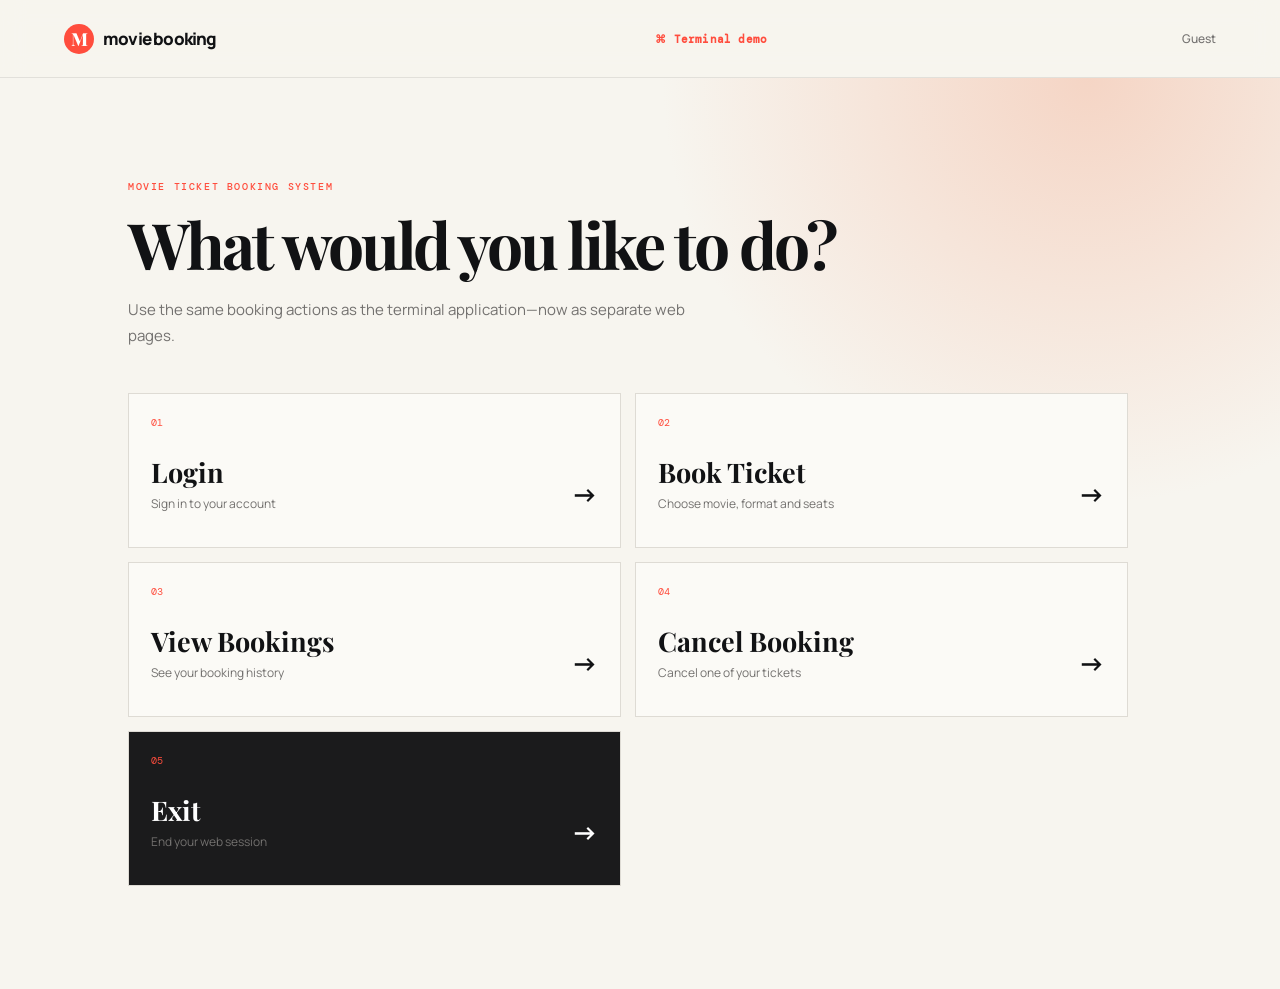
==== web/index.html @ 52a8e4ed "feat: Implement web-based Movie Booking application with user authentication, booking management, an" ====
<!doctype html><html lang="en"><head><meta charset="UTF-8"><meta name="viewport" content="width=device-width,initial-scale=1"><title>Movie Booking</title><link rel="stylesheet" href="styles.css"></head><body data-page="home"><header class="topbar"><a class="brand" href="index.html"><span class="brand-mark">M</span> movie booking</a><a class="terminal-link" href="terminal.html">⌘ Terminal demo</a><span class="session-name" id="sessionName">Guest</span></header><main class="app-shell"><p class="eyebrow">MOVIE TICKET BOOKING SYSTEM</p><h1>What would you like to do?</h1><p class="page-lead">Use the same booking actions as the terminal application—now as separate web pages.</p><div class="menu-grid"><a href="login.html" class="menu-item"><span>01</span><strong>Login</strong><small>Sign in to your account</small><b>→</b></a><a href="book.html" class="menu-item"><span>02</span><strong>Book Ticket</strong><small>Choose movie, format and seats</small><b>→</b></a><a href="bookings.html" class="menu-item"><span>03</span><strong>View Bookings</strong><small>See your booking history</small><b>→</b></a><a href="cancel.html" class="menu-item"><span>04</span><strong>Cancel Booking</strong><small>Cancel one of your tickets</small><b>→</b></a><a href="exit.html" class="menu-item menu-exit"><span>05</span><strong>Exit</strong><small>End your web session</small><b>→</b></a></div></main><script src="app.js"></script></body></html>
---- web/styles.css ----
@import url('https://fonts.googleapis.com/css2?family=DM+Mono:wght@400;500&family=Manrope:wght@400;500;600;700;800&family=Playfair+Display:ital,wght@0,600;0,700;1,600;1,700&display=swap');
 .terminal-link{margin-left:24px;font:600 11px 'DM Mono';letter-spacing:.2px;color:#ff4d3d;text-decoration:none}.terminal-page{min-height:calc(100vh - 78px);padding:62px clamp(24px,8vw,120px);background:#edeae2}.terminal-heading{display:flex;justify-content:space-between;align-items:end;gap:24px;max-width:1150px;margin:auto auto 32px}.terminal-heading h1{font:700 54px/1 'Playfair Display';letter-spacing:-2px;margin:0}.terminal-heading p{font-size:13px;color:#73716f;max-width:510px;line-height:1.65}.mac-terminal{max-width:1150px;margin:auto;background:#17191d;border-radius:12px;box-shadow:0 24px 60px #25211d44;overflow:hidden}.terminal-bar{height:43px;background:#303238;display:flex;align-items:center;gap:8px;padding:0 15px}.terminal-bar i{width:12px;height:12px;border-radius:50%;background:#ff5f57}.terminal-bar i:nth-child(2){background:#febc2e}.terminal-bar i:nth-child(3){background:#28c840}.terminal-bar span{color:#cacbd0;font:11px 'DM Mono';margin:auto}.mac-terminal pre{height:480px;overflow:auto;margin:0;padding:23px;color:#d6d9d6;background:#17191d;font:13px/1.55 'DM Mono',monospace;white-space:pre-wrap}.terminal-input{display:flex;align-items:center;gap:10px;padding:12px 16px;background:#202228;border-top:1px solid #404147;color:#70d68d;font:20px monospace}.terminal-input input{background:transparent;border:0;color:#f2f2f2;padding:6px;outline:0;font:13px 'DM Mono';flex:1}.terminal-input button{background:#ff4d3d;border:0;color:#fff;border-radius:4px;padding:9px 15px;font:600 11px Manrope;cursor:pointer}.terminal-input button:disabled{opacity:.5;cursor:not-allowed}
.app-shell{min-height:calc(100vh - 78px);padding:clamp(54px,8vw,120px) clamp(24px,10vw,160px);background:radial-gradient(circle at 85% 0,#f5d5c5,transparent 30%),#f7f5ef}.app-shell h1{font:700 clamp(43px,5vw,73px)/1.02 'Playfair Display',serif;letter-spacing:-3px;margin:0}.app-shell.narrow{max-width:820px}.page-lead{max-width:560px;color:#73716f;font-size:15px;line-height:1.75;margin:20px 0 44px}.session-name,.back-link{font:500 12px Manrope;color:#73716f;text-decoration:none}.menu-grid{display:grid;grid-template-columns:repeat(2,minmax(0,1fr));max-width:1000px;gap:14px}.menu-item{border:1px solid #dedbd4;min-height:155px;padding:22px;display:grid;grid-template-columns:1fr auto;align-content:start;text-decoration:none;color:#111214;background:#fbfaf6;transition:.2s}.menu-item:hover{transform:translateY(-3px);border-color:#111214;box-shadow:8px 9px 0 #ff4d3d}.menu-item span{font:10px 'DM Mono';color:#ff4d3d}.menu-item strong{font:700 27px 'Playfair Display';margin-top:25px}.menu-item small{grid-column:1;font:12px Manrope;color:#73716f;margin-top:5px}.menu-item b{grid-column:2;grid-row:1/4;align-self:end;font-size:27px}.menu-exit{background:#1b1b1c;color:#fff}.page-form{display:grid;gap:19px;max-width:490px;margin:0}.danger-button{border:0;background:#a93029;color:white;padding:15px 22px;font:700 12px Manrope;cursor:pointer;justify-self:start}.booking-table{max-width:1050px;border:1px solid #dedbd4;background:#fffdfa}.table-head,.table-row{display:grid;grid-template-columns:.7fr 1.8fr .9fr .7fr 1fr 1.1fr;gap:12px;align-items:center;padding:17px 22px}.table-head{background:#242527;color:#fff;font:10px 'DM Mono';letter-spacing:1px}.table-row{border-top:1px solid #dedbd4;font-size:13px}.table-row span:first-child{font-weight:700}.hint a{color:#ff4d3d}@media(max-width:650px){.menu-grid{grid-template-columns:1fr}.table-head{display:none}.table-row{grid-template-columns:1fr 1fr}.table-row span:nth-child(1){grid-row:1}.table-row span:nth-child(2){font-weight:700}.table-row span:nth-child(3),.table-row span:nth-child(4),.table-row span:nth-child(5),.table-row span:nth-child(6){font-size:11px;color:#73716f}}
.poster-action{background:radial-gradient(circle at 62% 29%,#fdb86a 0 2%,#db4f3c 11%,transparent 31%),linear-gradient(140deg,#101624,#253c68 52%,#a12e39)}.poster-label{position:absolute;top:17px;left:17px;color:#fff;font:8px 'DM Mono';letter-spacing:1.5px;line-height:1.5;opacity:.8}
:root { --ink:#111214; --paper:#f7f5ef; --coral:#ff4d3d; --muted:#73716f; --line:#dedbd4; } *{box-sizing:border-box} html{scroll-behavior:smooth} body{margin:0;background:var(--paper);color:var(--ink);font-family:Manrope,Arial,sans-serif}.topbar{height:78px;display:flex;align-items:center;justify-content:space-between;padding:0 clamp(24px,5vw,82px);border-bottom:1px solid rgba(17,18,20,.09);position:sticky;top:0;background:rgba(247,245,239,.94);backdrop-filter:blur(12px);z-index:5}.brand{color:var(--ink);text-decoration:none;font-size:17px;font-weight:800;letter-spacing:-.8px;display:flex;align-items:center;gap:9px}.brand-mark{height:30px;width:30px;border-radius:50%;display:grid;place-items:center;background:var(--coral);color:white;font-family:Playfair Display,serif;font-size:18px}.topbar nav{display:flex;gap:31px;margin-left:auto;margin-right:42px}.topbar nav a,.text-button{font:500 13px Manrope;color:#4f4f50;text-decoration:none;border:0;background:none;cursor:pointer}.account{display:flex;gap:20px;align-items:center}.login-button{border:0;border-radius:99px;background:var(--ink);color:#fff;padding:11px 18px;font:600 12px Manrope;cursor:pointer}.hero{min-height:620px;background:#111214;overflow:hidden;display:flex;position:relative;color:var(--paper);padding:clamp(80px,10vw,140px) clamp(24px,10vw,160px)}.hero-copy{position:relative;z-index:1;max-width:610px}.eyebrow{font:500 10px 'DM Mono',monospace;letter-spacing:1.6px;color:var(--coral);margin:0 0 18px}.hero h1{font:700 clamp(48px,6.2vw,91px)/.99 'Playfair Display',serif;letter-spacing:-4px;margin:0}.hero h1 em{color:#f3c6ac;font-weight:600}.subcopy{font-size:16px;line-height:1.75;color:#bbb9b5;max-width:475px;margin:30px 0}.primary-button{display:inline-flex;align-items:center;gap:22px;border:0;background:var(--coral);border-radius:99px;padding:15px 20px 15px 24px;color:#fff;font:700 12px Manrope;cursor:pointer;text-decoration:none}.primary-button span{font-size:20px;line-height:10px}.hero-art{position:absolute;right:5%;top:0;width:44%;height:100%}.light-orb{position:absolute;border-radius:50%;filter:blur(2px)}.orb-one{height:460px;width:460px;background:radial-gradient(circle at 45% 40%,#ffbd70 0, #df493d 26%,#452137 57%,transparent 70%);right:10%;top:75px}.orb-two{height:360px;width:360px;background:#566eb9;filter:blur(80px);right:-12%;bottom:-30px;opacity:.8}.ticket{position:absolute;width:280px;height:145px;padding:24px;background:#efeee8;color:#131313;box-shadow:0 20px 40px #0006}.ticket:before,.ticket:after{content:"";position:absolute;width:18px;height:18px;background:#17181a;border-radius:50%;left:-9px}.ticket:before{top:27px}.ticket:after{bottom:27px}.ticket-back{right:34%;top:25%;transform:rotate(-13deg);font:12px 'DM Mono';letter-spacing:2px;color:#68645f}.ticket-front{right:10%;top:37%;transform:rotate(13deg);display:flex;flex-direction:column;gap:7px}.ticket-front span{font:9px 'DM Mono';letter-spacing:1px}.ticket-front strong{font:700 38px Playfair Display;letter-spacing:-2px}.ticket-front small{font:8px 'DM Mono';letter-spacing:1px}.movies,.experience{padding:112px clamp(24px,10vw,160px)}.section-heading{display:flex;justify-content:space-between;align-items:end;margin-bottom:42px}.section-heading h2,.experience h2{font:700 clamp(32px,4vw,55px)/1.04 Playfair Display;margin:0;letter-spacing:-2px}.showing-count{font:10px 'DM Mono';letter-spacing:1px;color:var(--muted)}.movie-grid{display:grid;grid-template-columns:repeat(4,1fr);gap:22px}.poster{height:360px;position:relative;overflow:hidden;border-radius:4px;background:#202228}.poster img{height:100%;width:100%;object-fit:cover}.poster-art{height:100%;display:grid;place-items:center;color:#fff;font:700 150px Playfair Display;opacity:.92}.poster-space{background:radial-gradient(circle at 61% 33%,#ffce7c 0 1%,#cc784e 2%,transparent 7%),radial-gradient(circle at 50% 65%,#38527c,#10182b 48%,#0c0d16 70%)}.poster-spider{background:linear-gradient(145deg,#08090d,#941c26 65%,#de6a46);}.poster-avatar{background:radial-gradient(circle at 55% 35%,#90e1df,#228a9b 18%,#133a52 45%,#091427 75%)}.poster-shade{position:absolute;inset:0;background:linear-gradient(transparent 40%,rgba(0,0,0,.8));opacity:.3;transition:.25s}.book-card{position:absolute;left:16px;right:16px;bottom:16px;transform:translateY(70px);transition:.25s;border:0;background:#fff;color:#111;padding:13px;border-radius:3px;font:700 11px Manrope;cursor:pointer;display:flex;justify-content:space-between}.poster:hover .book-card{transform:none}.poster:hover .poster-shade{opacity:1}.movie-info h3{font:700 18px Playfair Display;margin:16px 0 5px}.movie-info p{font-size:11px;color:var(--muted);margin:0}.experience{background:#e8e4dc}.experience h2{max-width:600px;margin-bottom:60px}.benefits{display:grid;grid-template-columns:repeat(3,1fr);gap:65px}.benefits article{border-top:1px solid #bdb8ae;padding-top:18px}.benefits span{font:10px 'DM Mono';color:var(--coral)}.benefits h3{font:700 24px Playfair Display;margin:37px 0 14px}.benefits p{font-size:13px;line-height:1.8;color:#595754;max-width:280px}footer{padding:40px clamp(24px,5vw,82px);background:#111214;display:flex;justify-content:space-between;align-items:center}footer .brand{color:#f7f5ef}footer p{color:#aaa;font-size:11px}dialog{border:0;padding:0;width:min(470px,calc(100% - 32px));background:var(--paper);box-shadow:0 30px 100px #0008}dialog::backdrop{background:#111214bb;backdrop-filter:blur(5px)}.dialog-content{padding:47px}.dialog-content h2{font:700 41px/1 Playfair Display;margin:0 0 14px;letter-spacing:-1.5px}.close{position:absolute;right:17px;top:12px;border:0;background:none;font:30px Manrope;cursor:pointer;color:var(--muted)}.hint,.empty{font-size:12px;line-height:1.7;color:var(--muted)}form{display:grid;gap:18px;margin-top:30px}label{display:grid;gap:7px;font:500 10px 'DM Mono';letter-spacing:1px;color:#555}input,select{width:100%;border:1px solid #d2cec6;background:#fffdfa;padding:13px;font:500 14px Manrope;color:#222;outline-color:var(--coral)}.form-error{margin:0;color:#bd3429;font-size:12px}.price-row{padding:13px 0;border-block:1px solid var(--line);display:flex;justify-content:space-between;font-size:12px}.price-row strong{font:700 18px Playfair Display}.history{min-height:350px}.booking-row{padding:17px 0;border-bottom:1px solid var(--line);display:flex;justify-content:space-between;gap:14px}.booking-row h3{font:700 18px Playfair Display;margin:0 0 5px}.booking-row p{font-size:11px;color:var(--muted);margin:0}.booking-row>div:last-child{display:grid;justify-items:end;gap:10px}.status{font:9px 'DM Mono';letter-spacing:.7px;color:#0d7750}.status.cancelled{color:#ad392f}.cancel{border:0;background:none;color:#b53b30;text-decoration:underline;font:11px Manrope;cursor:pointer}#toast{position:fixed;bottom:25px;left:50%;transform:translate(-50%,100px);padding:14px 18px;background:#17181a;color:#fff;border-radius:3px;font-size:12px;z-index:10;transition:.25s;box-shadow:0 12px 32px #0004}#toast.visible{transform:translate(-50%,0)}
@media(max-width:800px){.topbar nav,.text-button{display:none}.hero{min-height:620px}.hero-art{width:70%;opacity:.5}.movie-grid{grid-template-columns:repeat(2,1fr);gap:16px}.poster{height:310px}.movies,.experience{padding-block:70px}.benefits{grid-template-columns:1fr;gap:30px}.benefits h3{margin:18px 0 6px}}@media(max-width:480px){.topbar{padding-inline:18px}.hero{padding:82px 24px;min-height:600px}.hero h1{letter-spacing:-2px}.hero-art{right:-25%;width:100%;top:190px}.ticket{transform:scale(.75)!important}.section-heading{align-items:start;gap:12px}.showing-count{padding-top:10px}.movies,.experience{padding-inline:24px}.poster{height:260px}.dialog-content{padding:35px 25px}}
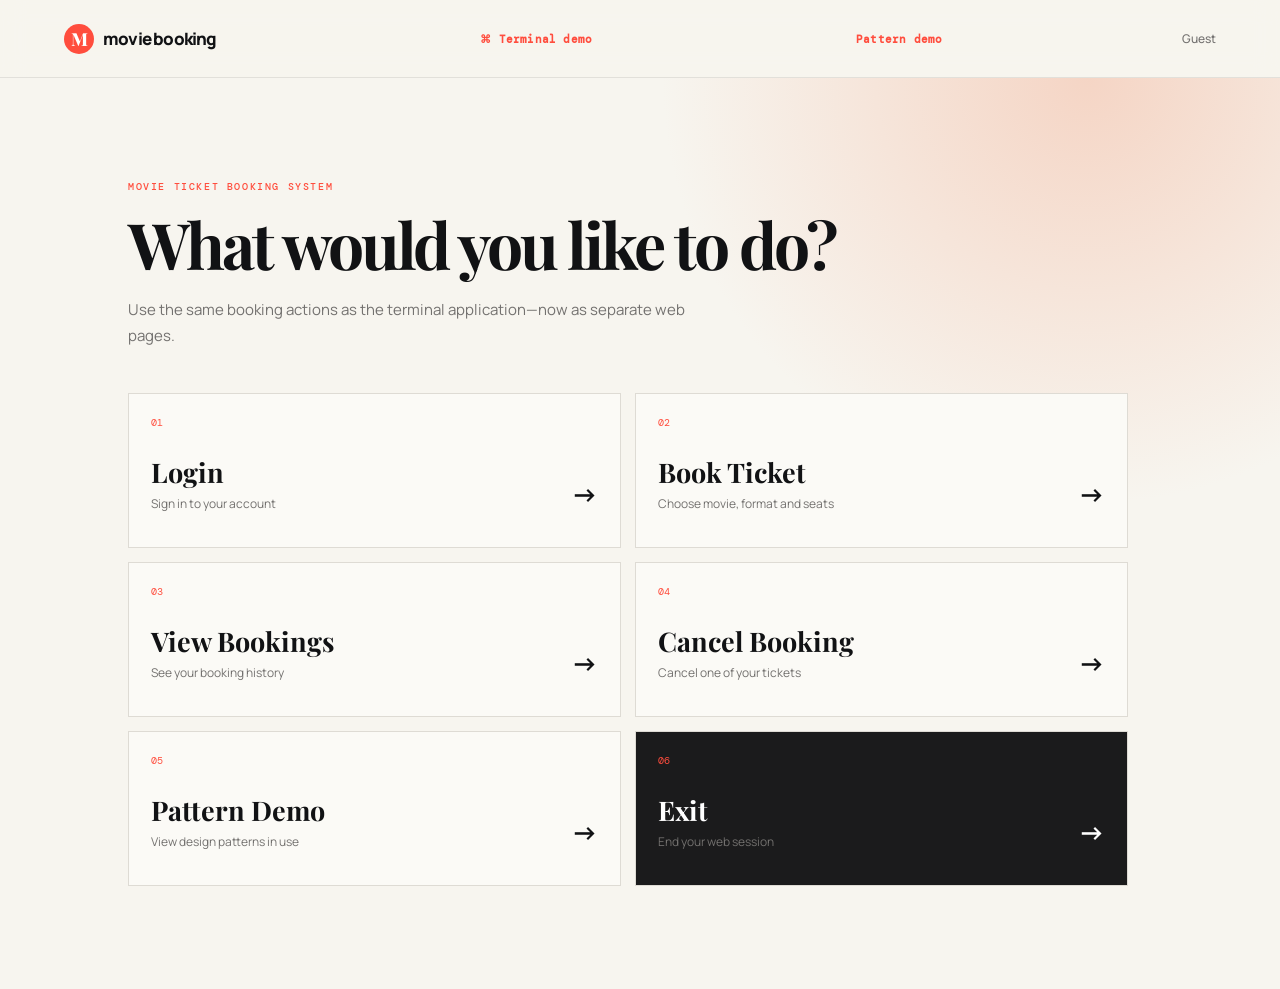
==== commit cedd72ce: "updated" ====
--- a/web/index.html
+++ b/web/index.html
@@ -1 +1 @@
-<!doctype html><html lang="en"><head><meta charset="UTF-8"><meta name="viewport" content="width=device-width,initial-scale=1"><title>Movie Booking</title><link rel="stylesheet" href="styles.css"></head><body data-page="home"><header class="topbar"><a class="brand" href="index.html"><span class="brand-mark">M</span> movie booking</a><a class="terminal-link" href="terminal.html">⌘ Terminal demo</a><span class="session-name" id="sessionName">Guest</span></header><main class="app-shell"><p class="eyebrow">MOVIE TICKET BOOKING SYSTEM</p><h1>What would you like to do?</h1><p class="page-lead">Use the same booking actions as the terminal application—now as separate web pages.</p><div class="menu-grid"><a href="login.html" class="menu-item"><span>01</span><strong>Login</strong><small>Sign in to your account</small><b>→</b></a><a href="book.html" class="menu-item"><span>02</span><strong>Book Ticket</strong><small>Choose movie, format and seats</small><b>→</b></a><a href="bookings.html" class="menu-item"><span>03</span><strong>View Bookings</strong><small>See your booking history</small><b>→</b></a><a href="cancel.html" class="menu-item"><span>04</span><strong>Cancel Booking</strong><small>Cancel one of your tickets</small><b>→</b></a><a href="exit.html" class="menu-item menu-exit"><span>05</span><strong>Exit</strong><small>End your web session</small><b>→</b></a></div></main><script src="app.js"></script></body></html>
+<!doctype html><html lang="en"><head><meta charset="UTF-8"><meta name="viewport" content="width=device-width,initial-scale=1"><title>Movie Booking</title><link rel="stylesheet" href="styles.css"></head><body data-page="home"><header class="topbar"><a class="brand" href="index.html"><span class="brand-mark">M</span> movie booking</a><a class="terminal-link" href="terminal.html">⌘ Terminal demo</a><a class="terminal-link" href="patterns.html">Pattern demo</a><span class="session-name" id="sessionName">Guest</span></header><main class="app-shell"><p class="eyebrow">MOVIE TICKET BOOKING SYSTEM</p><h1>What would you like to do?</h1><p class="page-lead">Use the same booking actions as the terminal application—now as separate web pages.</p><div class="menu-grid"><a href="login.html" class="menu-item"><span>01</span><strong>Login</strong><small>Sign in to your account</small><b>→</b></a><a href="book.html" class="menu-item"><span>02</span><strong>Book Ticket</strong><small>Choose movie, format and seats</small><b>→</b></a><a href="bookings.html" class="menu-item"><span>03</span><strong>View Bookings</strong><small>See your booking history</small><b>→</b></a><a href="cancel.html" class="menu-item"><span>04</span><strong>Cancel Booking</strong><small>Cancel one of your tickets</small><b>→</b></a><a href="patterns.html" class="menu-item"><span>05</span><strong>Pattern Demo</strong><small>View design patterns in use</small><b>→</b></a><a href="exit.html" class="menu-item menu-exit"><span>06</span><strong>Exit</strong><small>End your web session</small><b>→</b></a></div></main><script src="app.js"></script></body></html>
--- a/web/styles.css
+++ b/web/styles.css
@@ -4,3 +4,20 @@
 .poster-action{background:radial-gradient(circle at 62% 29%,#fdb86a 0 2%,#db4f3c 11%,transparent 31%),linear-gradient(140deg,#101624,#253c68 52%,#a12e39)}.poster-label{position:absolute;top:17px;left:17px;color:#fff;font:8px 'DM Mono';letter-spacing:1.5px;line-height:1.5;opacity:.8}
 :root { --ink:#111214; --paper:#f7f5ef; --coral:#ff4d3d; --muted:#73716f; --line:#dedbd4; } *{box-sizing:border-box} html{scroll-behavior:smooth} body{margin:0;background:var(--paper);color:var(--ink);font-family:Manrope,Arial,sans-serif}.topbar{height:78px;display:flex;align-items:center;justify-content:space-between;padding:0 clamp(24px,5vw,82px);border-bottom:1px solid rgba(17,18,20,.09);position:sticky;top:0;background:rgba(247,245,239,.94);backdrop-filter:blur(12px);z-index:5}.brand{color:var(--ink);text-decoration:none;font-size:17px;font-weight:800;letter-spacing:-.8px;display:flex;align-items:center;gap:9px}.brand-mark{height:30px;width:30px;border-radius:50%;display:grid;place-items:center;background:var(--coral);color:white;font-family:Playfair Display,serif;font-size:18px}.topbar nav{display:flex;gap:31px;margin-left:auto;margin-right:42px}.topbar nav a,.text-button{font:500 13px Manrope;color:#4f4f50;text-decoration:none;border:0;background:none;cursor:pointer}.account{display:flex;gap:20px;align-items:center}.login-button{border:0;border-radius:99px;background:var(--ink);color:#fff;padding:11px 18px;font:600 12px Manrope;cursor:pointer}.hero{min-height:620px;background:#111214;overflow:hidden;display:flex;position:relative;color:var(--paper);padding:clamp(80px,10vw,140px) clamp(24px,10vw,160px)}.hero-copy{position:relative;z-index:1;max-width:610px}.eyebrow{font:500 10px 'DM Mono',monospace;letter-spacing:1.6px;color:var(--coral);margin:0 0 18px}.hero h1{font:700 clamp(48px,6.2vw,91px)/.99 'Playfair Display',serif;letter-spacing:-4px;margin:0}.hero h1 em{color:#f3c6ac;font-weight:600}.subcopy{font-size:16px;line-height:1.75;color:#bbb9b5;max-width:475px;margin:30px 0}.primary-button{display:inline-flex;align-items:center;gap:22px;border:0;background:var(--coral);border-radius:99px;padding:15px 20px 15px 24px;color:#fff;font:700 12px Manrope;cursor:pointer;text-decoration:none}.primary-button span{font-size:20px;line-height:10px}.hero-art{position:absolute;right:5%;top:0;width:44%;height:100%}.light-orb{position:absolute;border-radius:50%;filter:blur(2px)}.orb-one{height:460px;width:460px;background:radial-gradient(circle at 45% 40%,#ffbd70 0, #df493d 26%,#452137 57%,transparent 70%);right:10%;top:75px}.orb-two{height:360px;width:360px;background:#566eb9;filter:blur(80px);right:-12%;bottom:-30px;opacity:.8}.ticket{position:absolute;width:280px;height:145px;padding:24px;background:#efeee8;color:#131313;box-shadow:0 20px 40px #0006}.ticket:before,.ticket:after{content:"";position:absolute;width:18px;height:18px;background:#17181a;border-radius:50%;left:-9px}.ticket:before{top:27px}.ticket:after{bottom:27px}.ticket-back{right:34%;top:25%;transform:rotate(-13deg);font:12px 'DM Mono';letter-spacing:2px;color:#68645f}.ticket-front{right:10%;top:37%;transform:rotate(13deg);display:flex;flex-direction:column;gap:7px}.ticket-front span{font:9px 'DM Mono';letter-spacing:1px}.ticket-front strong{font:700 38px Playfair Display;letter-spacing:-2px}.ticket-front small{font:8px 'DM Mono';letter-spacing:1px}.movies,.experience{padding:112px clamp(24px,10vw,160px)}.section-heading{display:flex;justify-content:space-between;align-items:end;margin-bottom:42px}.section-heading h2,.experience h2{font:700 clamp(32px,4vw,55px)/1.04 Playfair Display;margin:0;letter-spacing:-2px}.showing-count{font:10px 'DM Mono';letter-spacing:1px;color:var(--muted)}.movie-grid{display:grid;grid-template-columns:repeat(4,1fr);gap:22px}.poster{height:360px;position:relative;overflow:hidden;border-radius:4px;background:#202228}.poster img{height:100%;width:100%;object-fit:cover}.poster-art{height:100%;display:grid;place-items:center;color:#fff;font:700 150px Playfair Display;opacity:.92}.poster-space{background:radial-gradient(circle at 61% 33%,#ffce7c 0 1%,#cc784e 2%,transparent 7%),radial-gradient(circle at 50% 65%,#38527c,#10182b 48%,#0c0d16 70%)}.poster-spider{background:linear-gradient(145deg,#08090d,#941c26 65%,#de6a46);}.poster-avatar{background:radial-gradient(circle at 55% 35%,#90e1df,#228a9b 18%,#133a52 45%,#091427 75%)}.poster-shade{position:absolute;inset:0;background:linear-gradient(transparent 40%,rgba(0,0,0,.8));opacity:.3;transition:.25s}.book-card{position:absolute;left:16px;right:16px;bottom:16px;transform:translateY(70px);transition:.25s;border:0;background:#fff;color:#111;padding:13px;border-radius:3px;font:700 11px Manrope;cursor:pointer;display:flex;justify-content:space-between}.poster:hover .book-card{transform:none}.poster:hover .poster-shade{opacity:1}.movie-info h3{font:700 18px Playfair Display;margin:16px 0 5px}.movie-info p{font-size:11px;color:var(--muted);margin:0}.experience{background:#e8e4dc}.experience h2{max-width:600px;margin-bottom:60px}.benefits{display:grid;grid-template-columns:repeat(3,1fr);gap:65px}.benefits article{border-top:1px solid #bdb8ae;padding-top:18px}.benefits span{font:10px 'DM Mono';color:var(--coral)}.benefits h3{font:700 24px Playfair Display;margin:37px 0 14px}.benefits p{font-size:13px;line-height:1.8;color:#595754;max-width:280px}footer{padding:40px clamp(24px,5vw,82px);background:#111214;display:flex;justify-content:space-between;align-items:center}footer .brand{color:#f7f5ef}footer p{color:#aaa;font-size:11px}dialog{border:0;padding:0;width:min(470px,calc(100% - 32px));background:var(--paper);box-shadow:0 30px 100px #0008}dialog::backdrop{background:#111214bb;backdrop-filter:blur(5px)}.dialog-content{padding:47px}.dialog-content h2{font:700 41px/1 Playfair Display;margin:0 0 14px;letter-spacing:-1.5px}.close{position:absolute;right:17px;top:12px;border:0;background:none;font:30px Manrope;cursor:pointer;color:var(--muted)}.hint,.empty{font-size:12px;line-height:1.7;color:var(--muted)}form{display:grid;gap:18px;margin-top:30px}label{display:grid;gap:7px;font:500 10px 'DM Mono';letter-spacing:1px;color:#555}input,select{width:100%;border:1px solid #d2cec6;background:#fffdfa;padding:13px;font:500 14px Manrope;color:#222;outline-color:var(--coral)}.form-error{margin:0;color:#bd3429;font-size:12px}.price-row{padding:13px 0;border-block:1px solid var(--line);display:flex;justify-content:space-between;font-size:12px}.price-row strong{font:700 18px Playfair Display}.history{min-height:350px}.booking-row{padding:17px 0;border-bottom:1px solid var(--line);display:flex;justify-content:space-between;gap:14px}.booking-row h3{font:700 18px Playfair Display;margin:0 0 5px}.booking-row p{font-size:11px;color:var(--muted);margin:0}.booking-row>div:last-child{display:grid;justify-items:end;gap:10px}.status{font:9px 'DM Mono';letter-spacing:.7px;color:#0d7750}.status.cancelled{color:#ad392f}.cancel{border:0;background:none;color:#b53b30;text-decoration:underline;font:11px Manrope;cursor:pointer}#toast{position:fixed;bottom:25px;left:50%;transform:translate(-50%,100px);padding:14px 18px;background:#17181a;color:#fff;border-radius:3px;font-size:12px;z-index:10;transition:.25s;box-shadow:0 12px 32px #0004}#toast.visible{transform:translate(-50%,0)}
 @media(max-width:800px){.topbar nav,.text-button{display:none}.hero{min-height:620px}.hero-art{width:70%;opacity:.5}.movie-grid{grid-template-columns:repeat(2,1fr);gap:16px}.poster{height:310px}.movies,.experience{padding-block:70px}.benefits{grid-template-columns:1fr;gap:30px}.benefits h3{margin:18px 0 6px}}@media(max-width:480px){.topbar{padding-inline:18px}.hero{padding:82px 24px;min-height:600px}.hero h1{letter-spacing:-2px}.hero-art{right:-25%;width:100%;top:190px}.ticket{transform:scale(.75)!important}.section-heading{align-items:start;gap:12px}.showing-count{padding-top:10px}.movies,.experience{padding-inline:24px}.poster{height:260px}.dialog-content{padding:35px 25px}}
+
+
+.price-box { background: #fff; border: 1px solid #dedbd4; padding: 18px 20px; display: grid; gap: 10px; }
+.price-row { display:flex; justify-content:space-between; align-items:center; font: 13px Manrope; }
+.price-total { border-top: 1px solid #dedbd4; padding-top: 10px; font-size: 16px; }
+.secondary-button, .small-button { border: 1px solid #111214; background: #fff; color: #111214; padding: 10px 14px; border-radius: 999px; cursor: pointer; font: 600 12px Manrope; }
+.inline-actions { display:flex; gap: 12px; flex-wrap: wrap; }
+.pattern-grid { display:grid; grid-template-columns: repeat(2, minmax(0,1fr)); gap: 18px; margin-top: 30px; }
+.pattern-card { background: #fffdf8; border: 1px solid #dedbd4; padding: 18px 20px; }
+.pattern-card h3 { margin: 0 0 12px; font-size: 22px; font-family: 'Playfair Display'; }
+.pattern-card p { margin: 8px 0; color: #3d3d3d; line-height: 1.6; }
+.status { font-weight:700; }
+.status.confirmed { color: #2a7f62; }
+.status.pending { color: #9b6c14; }
+.status.cancelled { color: #b23333; }
+.empty { padding: 20px; color: #5a5a5a; }
+.table-row .small-button { font-size: 11px; padding: 7px 10px; }
